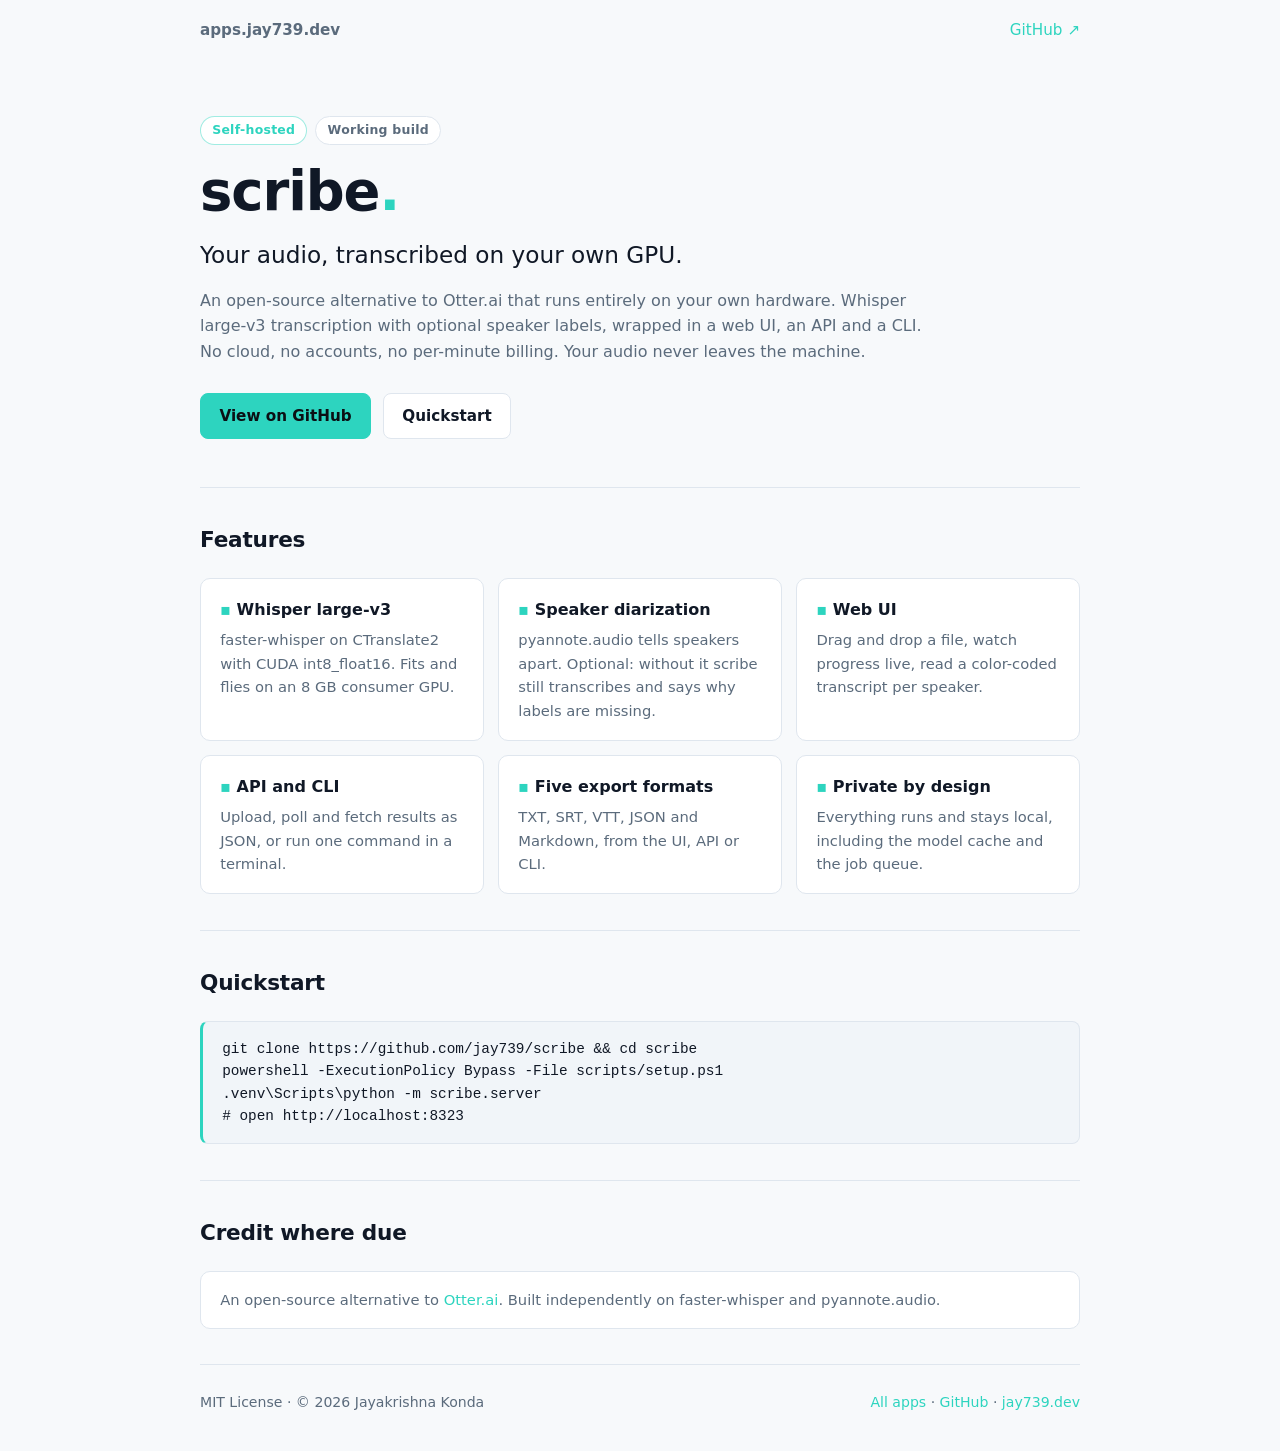
==== docs/index.html @ 7c635a88 "Add static landing page under docs/ for GitHub Pages" ====
<!DOCTYPE html>
<html lang="en">
  <head>
    <meta charset="UTF-8" />
    <meta name="viewport" content="width=device-width, initial-scale=1" />
    <title>scribe: Your audio, transcribed on your own GPU</title>
    <meta name="description" content="An open-source alternative to Otter.ai that runs entirely on your own hardware. Whisper large-v3 transcription with optional speaker labels, wrapped in a web UI, an API and a CLI. No cloud, no..." />
    <meta property="og:title" content="scribe: Your audio, transcribed on your own GPU" />
    <meta property="og:description" content="An open-source alternative to Otter.ai that runs entirely on your own hardware. Whisper large-v3 transcription with optional speaker labels, wrapped in a web UI, an API and a CLI. No cloud, no..." />
    <meta property="og:type" content="website" />
    <link rel="icon" href="data:image/svg+xml,%3Csvg%20xmlns%3D%27http%3A//www.w3.org/2000/svg%27%20viewBox%3D%270%200%20100%20100%27%3E%3Ctext%20y%3D%270.9em%27%20font-size%3D%2790%27%3E%F0%9F%8E%99%EF%B8%8F%3C/text%3E%3C/svg%3E" />
    <style>
:root {
  --bg: #0b0f14; --panel: #11161d; --border: #1f2833; --text: #e6edf3;
  --muted: #93a1b0; --accent: #2dd4bf; --code-bg: #0d1420;
  color-scheme: dark light;
}
@media (prefers-color-scheme: light) {
  :root {
    --bg: #f7f9fb; --panel: #ffffff; --border: #dfe6ee; --text: #101826;
    --muted: #5b6b7c; --code-bg: #f1f5f9;
  }
}
* { margin: 0; padding: 0; box-sizing: border-box; }
body {
  background: var(--bg); color: var(--text);
  font-family: system-ui, -apple-system, "Segoe UI", Roboto, sans-serif;
  line-height: 1.6; -webkit-font-smoothing: antialiased;
}
a { color: var(--accent); text-decoration: none; }
a:hover { text-decoration: underline; }
.wrap { max-width: 920px; margin: 0 auto; padding: 0 1.25rem; }
nav {
  display: flex; justify-content: space-between; align-items: center;
  padding: 1.1rem 0; font-size: 0.95rem;
}
nav .brand { color: var(--muted); font-weight: 600; }
nav .brand:hover { color: var(--text); text-decoration: none; }
header.hero { padding: 3.5rem 0 3rem; }
.pills { display: flex; gap: 0.5rem; flex-wrap: wrap; margin-bottom: 1.1rem; }
.pill {
  font-size: 0.78rem; font-weight: 600; letter-spacing: 0.02em;
  padding: 0.22rem 0.7rem; border-radius: 999px;
  border: 1px solid var(--border); color: var(--muted); background: var(--panel);
}
.pill.accent { color: var(--accent); border-color: color-mix(in srgb, var(--accent) 45%, transparent); }
h1 { font-size: clamp(2.3rem, 6vw, 3.4rem); line-height: 1.1; letter-spacing: -0.02em; }
h1 .dot { color: var(--accent); }
.lead { font-size: clamp(1.15rem, 2.6vw, 1.45rem); font-weight: 500; margin-top: 0.9rem; }
.desc { color: var(--muted); margin-top: 0.9rem; max-width: 46rem; }
.actions { display: flex; gap: 0.75rem; flex-wrap: wrap; margin-top: 1.8rem; }
.btn {
  display: inline-block; padding: 0.6rem 1.15rem; border-radius: 8px;
  font-weight: 600; font-size: 0.95rem; border: 1px solid var(--border);
  background: var(--panel); color: var(--text);
}
.btn.primary { background: var(--accent); border-color: var(--accent); color: #0b0f14; }
.btn:hover { text-decoration: none; filter: brightness(1.1); }
section { padding: 2.2rem 0; border-top: 1px solid var(--border); }
section h2 { font-size: 1.35rem; margin-bottom: 1.3rem; letter-spacing: -0.01em; }
.grid { display: grid; grid-template-columns: repeat(auto-fit, minmax(250px, 1fr)); gap: 0.9rem; }
.card {
  background: var(--panel); border: 1px solid var(--border);
  border-radius: 10px; padding: 1.1rem 1.2rem;
}
.card h3 { font-size: 1rem; margin-bottom: 0.35rem; }
.card h3::before { content: "\25AA\FE0E  "; color: var(--accent); }
.card p { font-size: 0.92rem; color: var(--muted); }
pre {
  background: var(--code-bg); border: 1px solid var(--border);
  border-left: 3px solid var(--accent); border-radius: 8px;
  padding: 1rem 1.2rem; overflow-x: auto; font-size: 0.9rem; line-height: 1.55;
}
code { font-family: ui-monospace, "Cascadia Code", Consolas, monospace; }
.credit {
  background: var(--panel); border: 1px solid var(--border); border-radius: 10px;
  padding: 1rem 1.2rem; font-size: 0.92rem; color: var(--muted);
}
footer {
  border-top: 1px solid var(--border); padding: 1.6rem 0 2.4rem;
  font-size: 0.88rem; color: var(--muted);
  display: flex; justify-content: space-between; gap: 1rem; flex-wrap: wrap;
}
/* hub */
.applist { display: grid; grid-template-columns: repeat(auto-fill, minmax(270px, 1fr)); gap: 0.9rem; }
a.appcard {
  display: block; background: var(--panel); border: 1px solid var(--border);
  border-radius: 10px; padding: 1.15rem 1.25rem; color: var(--text);
}
a.appcard:hover { text-decoration: none; border-color: var(--card-accent); }
a.appcard h3 { font-size: 1.05rem; }
a.appcard h3::before { content: "\25CF  "; color: var(--card-accent); font-size: 0.7em; vertical-align: 2px; }
a.appcard p { font-size: 0.9rem; color: var(--muted); margin-top: 0.3rem; }
a.appcard .meta { display: block; margin-top: 0.6rem; font-size: 0.78rem; color: var(--card-accent); font-weight: 600; }
.appcard.soon { opacity: 0.75; }
</style>
  </head>
  <body>
    <div class="wrap">
      <nav>
        <a class="brand" href="../">apps.jay739.dev</a>
        <a href="https://github.com/jay739/scribe">GitHub &nearr;</a>
      </nav>
      <header class="hero">
        <div class="pills"><span class="pill accent">Self-hosted</span><span class="pill">Working build</span></div>
        <h1>scribe<span class="dot">.</span></h1>
        <p class="lead">Your audio, transcribed on your own GPU.</p>
        <p class="desc">An open-source alternative to Otter.ai that runs entirely on your own hardware. Whisper large-v3 transcription with optional speaker labels, wrapped in a web UI, an API and a CLI. No cloud, no accounts, no per-minute billing. Your audio never leaves the machine.</p>
        <div class="actions">
          <a class="btn primary" href="https://github.com/jay739/scribe">View on GitHub</a>
          <a class="btn" href="#quickstart">Quickstart</a>
        </div>
      </header>
      <section>
        <h2>Features</h2>
        <div class="grid"><div class="card"><h3>Whisper large-v3</h3><p>faster-whisper on CTranslate2 with CUDA int8_float16. Fits and flies on an 8 GB consumer GPU.</p></div><div class="card"><h3>Speaker diarization</h3><p>pyannote.audio tells speakers apart. Optional: without it scribe still transcribes and says why labels are missing.</p></div><div class="card"><h3>Web UI</h3><p>Drag and drop a file, watch progress live, read a color-coded transcript per speaker.</p></div><div class="card"><h3>API and CLI</h3><p>Upload, poll and fetch results as JSON, or run one command in a terminal.</p></div><div class="card"><h3>Five export formats</h3><p>TXT, SRT, VTT, JSON and Markdown, from the UI, API or CLI.</p></div><div class="card"><h3>Private by design</h3><p>Everything runs and stays local, including the model cache and the job queue.</p></div></div>
      </section>
      <section id="quickstart">
        <h2>Quickstart</h2>
        <pre><code>git clone https://github.com/jay739/scribe &amp;&amp; cd scribe
powershell -ExecutionPolicy Bypass -File scripts/setup.ps1
.venv\Scripts\python -m scribe.server
# open http://localhost:8323</code></pre>
      </section>
      <section><h2>Credit where due</h2><div class="credit">An open-source alternative to <a href='https://otter.ai'>Otter.ai</a>. Built independently on faster-whisper and pyannote.audio.</div></section>
      <footer>
        <span>MIT License &middot; &copy; 2026 Jayakrishna Konda</span>
        <span><a href="../">All apps</a> &middot; <a href="https://github.com/jay739">GitHub</a> &middot; <a href="https://jay739.dev">jay739.dev</a></span>
      </footer>
    </div>
  </body>
</html>
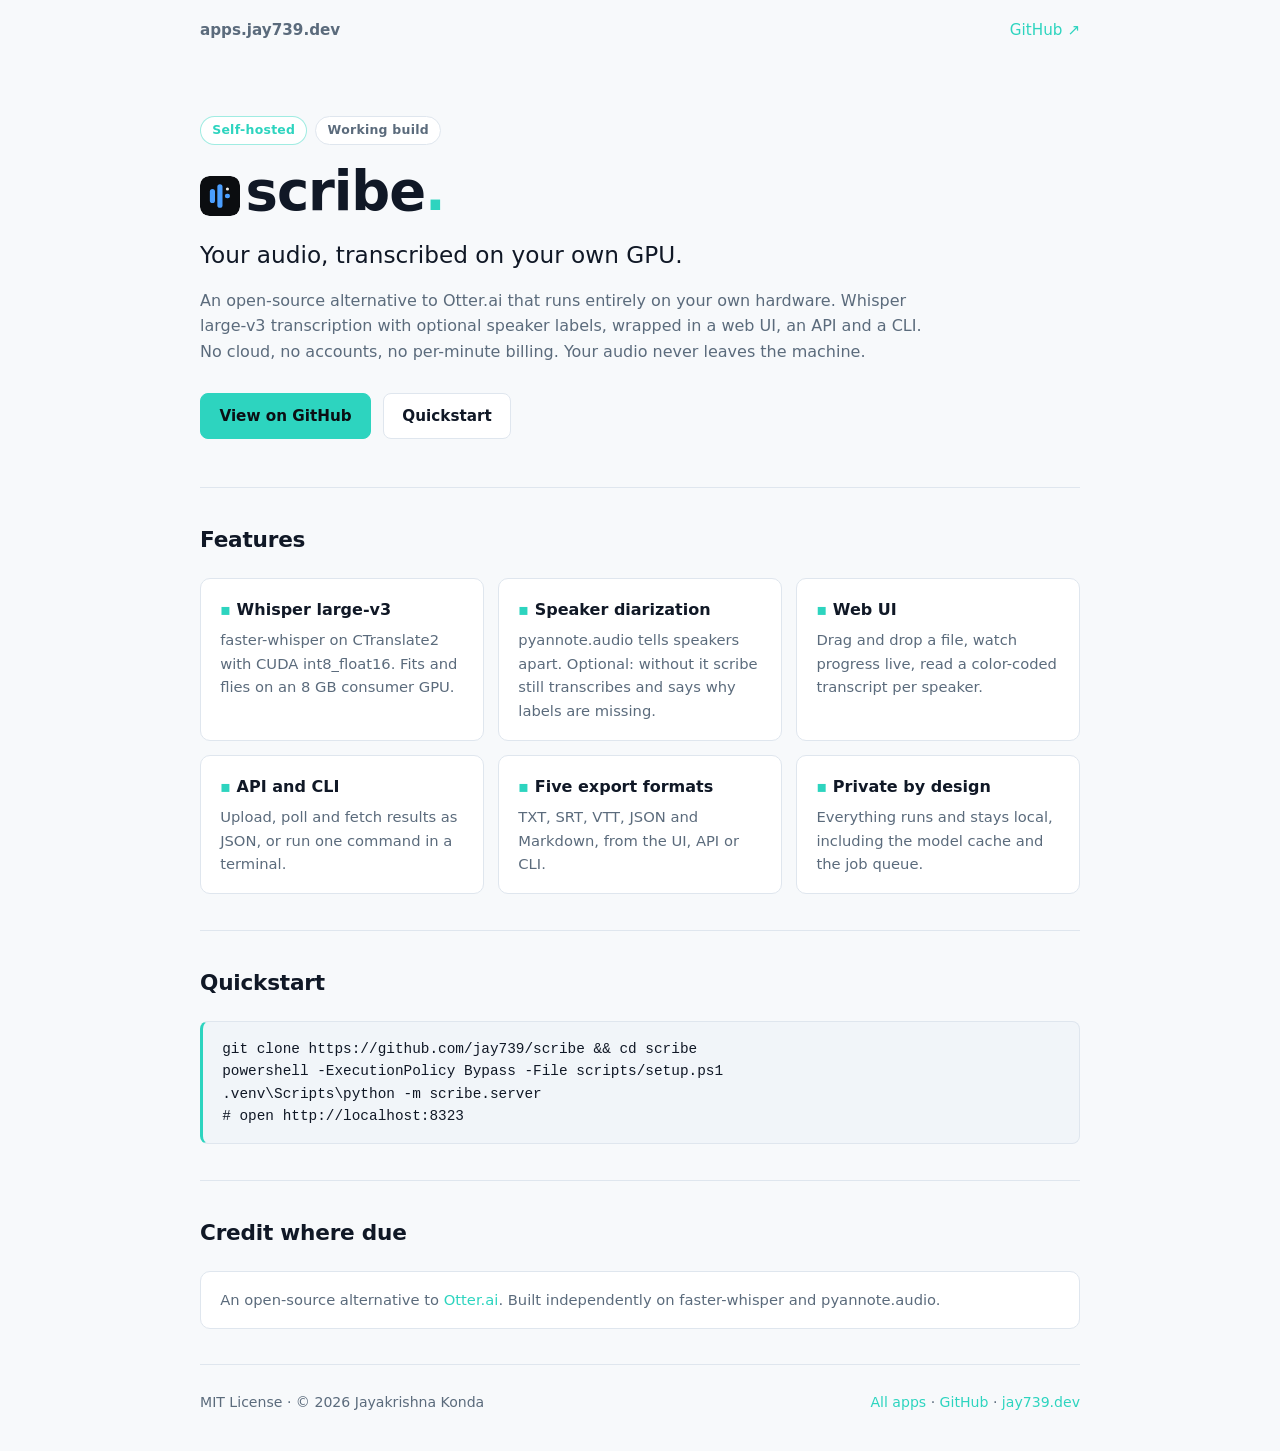
==== commit 3a09e411: "Add app icon Adds a real logo (docs/logo.svg) replacing the emoji placeholder favicon, and shows the" ====
--- a/docs/index.html
+++ b/docs/index.html
@@ -8,7 +8,7 @@
     <meta property="og:title" content="scribe: Your audio, transcribed on your own GPU" />
     <meta property="og:description" content="An open-source alternative to Otter.ai that runs entirely on your own hardware. Whisper large-v3 transcription with optional speaker labels, wrapped in a web UI, an API and a CLI. No cloud, no..." />
     <meta property="og:type" content="website" />
-    <link rel="icon" href="data:image/svg+xml,%3Csvg%20xmlns%3D%27http%3A//www.w3.org/2000/svg%27%20viewBox%3D%270%200%20100%20100%27%3E%3Ctext%20y%3D%270.9em%27%20font-size%3D%2790%27%3E%F0%9F%8E%99%EF%B8%8F%3C/text%3E%3C/svg%3E" />
+    <link rel="icon" type="image/svg+xml" href="logo.svg" />
     <style>
 :root {
   --bg: #0b0f14; --panel: #11161d; --border: #1f2833; --text: #e6edf3;
@@ -103,7 +103,7 @@
       </nav>
       <header class="hero">
         <div class="pills"><span class="pill accent">Self-hosted</span><span class="pill">Working build</span></div>
-        <h1>scribe<span class="dot">.</span></h1>
+        <h1><img src="logo.svg" alt="" width="40" height="40" style="vertical-align: -6px; margin-right: 0.35rem; border-radius: 22%" />scribe<span class="dot">.</span></h1>
         <p class="lead">Your audio, transcribed on your own GPU.</p>
         <p class="desc">An open-source alternative to Otter.ai that runs entirely on your own hardware. Whisper large-v3 transcription with optional speaker labels, wrapped in a web UI, an API and a CLI. No cloud, no accounts, no per-minute billing. Your audio never leaves the machine.</p>
         <div class="actions">
